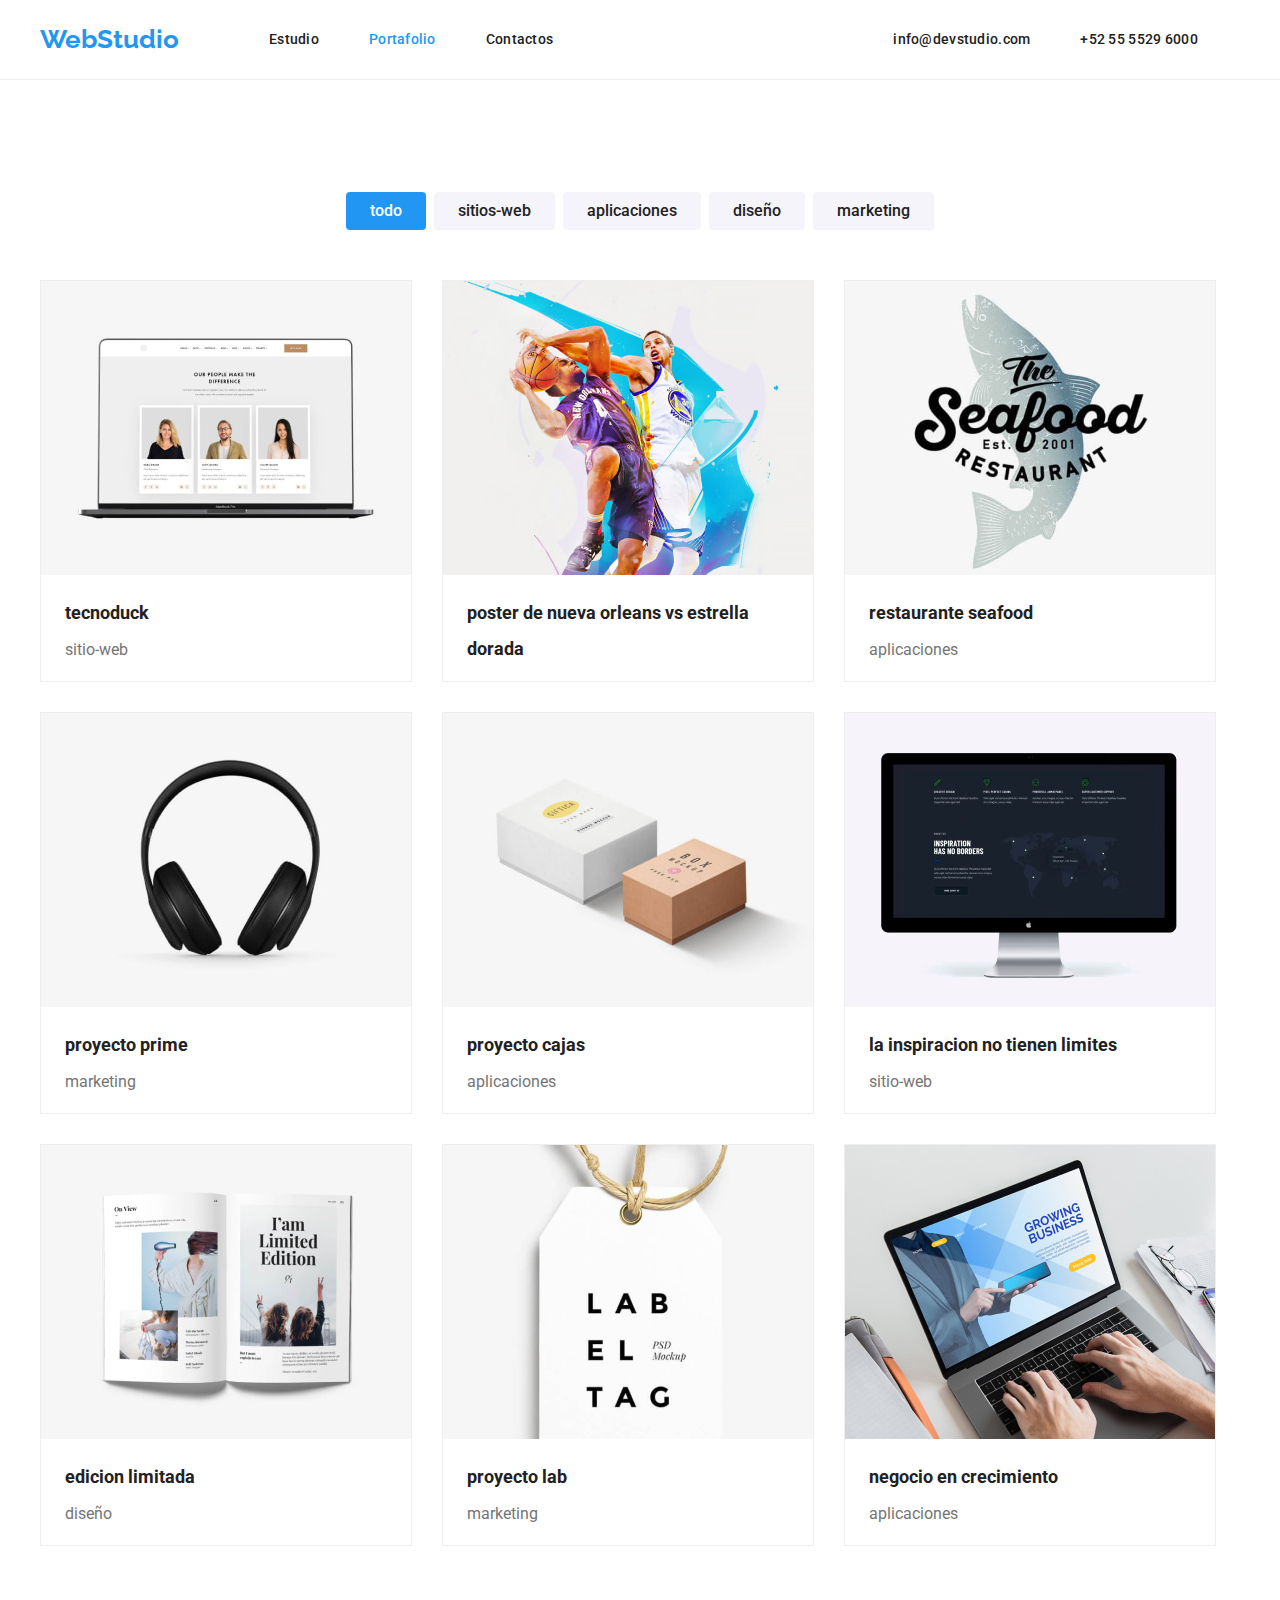
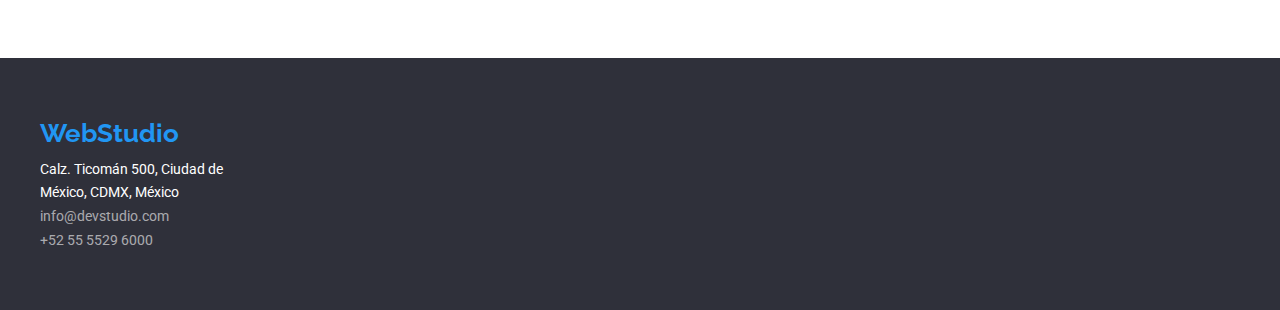
==== portfolio.html @ 9f76a549 "t4-start-line" ====
<!DOCTYPE html>
<html lang="en">
  <head>
    <meta charset="UTF-8" />
    <meta http-equiv="X-UA-Compatible" content="IE=edge" />
    <meta name="viewport" content="width=device-width, initial-scale=1.0" />
    <title>Document</title>
    <link rel="preconnect" href="https://fonts.googleapis.com" />
    <link rel="preconnect" href="https://fonts.gstatic.com" crossorigin />
    <link
      href="https://fonts.googleapis.com/css2?family=Bebas+Neue&family=Blaka&family=Montserrat:wght@400;700&family=Raleway:wght@700&family=Roboto:ital,wght@0,400;0,500;0,700;0,900;1,400;1,500;1,700&display=swap"
      rel="stylesheet"
    />
    <link
      rel="stylesheet"
      href="https://cdnjs.cloudflare.com/ajax/libs/modern-normalize/1.0.0/modern-normalize.min.css"
    />
    <link href="./css/styles.css" rel="stylesheet" />
  </head>
  <body>
    <header class="header-section container-header">
      <div class="container container-header">
        <nav class="nav-header">
          <a class="logo header-logo" href="#">WebStudio</a>
          <ul class="container-ul">
            <li>
              <a class="nav-item" href="./index.html">Estudio</a>
            </li>
            <li>
              <a class="nav-item current" href="./portfolio.html">Portafolio</a>
            </li>
            <li>
              <a class="nav-item" href="#">Contactos</a>
            </li>
          </ul>
        </nav>

        <!-- contenedor derecho -->
        <ul class="nav-info">
          <li class="phone-info">
            <a href="tel:+525555296000">+52 55 5529 6000</a>
          </li>
          <li class="email-info">
            <a href="mailto:info@devstudio.com">info@devstudio.com</a>
          </li>
        </ul>
      </div>
    </header>

    <!-- contenedor main portfolio-->
    <main>
      <!-- section images -->
      <section class="container">
        <ul class="container-buttons">
          <li>
            <button type="button" class="button-images current-button">
              todo
            </button>
          </li>
          <li>
            <button type="button" class="button-images">sitios-web</button>
          </li>
          <li>
            <button type="button" class="button-images">aplicaciones</button>
          </li>
          <li>
            <button type="button" class="button-images">diseño</button>
          </li>
          <li>
            <button type="button" class="button-images">marketing</button>
          </li>
        </ul>

        <ul class="container-cards">
          <li class="card-area">
            <img
              class="area-project-image"
              src="./images/portafolio.jpg"
              alt="work team"
              width="370"
            />
            <p class="orientation-project">tecnoduck</p>
            <p class="area">sitio-web</p>
          </li>
          <li class="card-area">
            <img
              class="area-project-image"
              src="./images/portafolio(1).jpg"
              alt="basketball match"
              width="370"
            />
            <p class="orientation-project">
              poster de nueva orleans vs estrella dorada
            </p>
          </li>
          <li class="card-area">
            <img
              class="area-project-image"
              src="./images/portafolio(2).jpg"
              alt="restaurante"
              width="370"
            />
            <p class="orientation-project">restaurante seafood</p>
            <p class="area">aplicaciones</p>
          </li>
          <li class="card-area">
            <img
              class="area-project-image"
              src="./images/portafolio(3).jpg"
              alt="headphones"
              width="370"
            />
            <p class="orientation-project">proyecto prime</p>
            <p class="area">marketing</p>
          </li>
          <li class="card-area">
            <img
              class="area-project-image"
              src="./images/portafolio(4).jpg"
              alt="boxes"
              width="370"
            />
            <p class="orientation-project">proyecto cajas</p>
            <p class="area">aplicaciones</p>
          </li>
          <li class="card-area">
            <img
              class="area-project-image"
              src="./images/portafolio(5).jpg"
              alt="computer screen"
              width="370"
            />
            <p class="orientation-project">la inspiracion no tienen limites</p>
            <p class="area">sitio-web</p>
          </li>
          <li class="card-area">
            <img
              class="area-project-image"
              src="./images/portafolio(6).jpg"
              alt="open book"
              width="370"
            />
            <p class="orientation-project">edicion limitada</p>
            <p class="area">diseño</p>
          </li>
          <li class="card-area">
            <img
              class="area-project-image"
              src="./images/portafolio(7).jpg"
              alt="label"
              width="370"
            />
            <p class="orientation-project">proyecto lab</p>
            <p class="area">marketing</p>
          </li>
          <li class="card-area">
            <img
              class="area-project-image"
              src="./images/portafolio(8).jpg"
              alt="laptop"
              width="370"
            />
            <p class="orientation-project">negocio en crecimiento</p>
            <p class="area">aplicaciones</p>
          </li>
        </ul>
      </section>
    </main>

    <!-- contenedor Footer -->
    <footer class="footer-section">
      <div class="container">
        <a
          class="logo footer-logo"
          href="#"
          target="_blank"
          rel="noreferrer noopener"
          >WebStudio</a
        >
        <address class="footer-address container-address">
          <ul>
            <li>
              <a
                href="https://goo.gl/maps/6RyMc8973b48PpKp9"
                target="blank"
                rel="noreferrer noopener"
                >Calz. Ticomán 500, Ciudad de México, CDMX, México</a
              >
            </li>
            <li class="info">
              <a href="mailto:info@devstudio.com">info@devstudio.com</a>
            </li>
            <li class="info">
              <a href="tel:+525555296000">+52 55 5529 6000</a>
            </li>
          </ul>
        </address>
      </div>
    </footer>
  </body>
</html>
---- css/styles.css ----
/* variables */

:root {
  --main-interaction-color: #2196f3;
  --main-footer-color: #2f303a;
  --white-text-color: #ffffff;
  --text-color: #757575;
  --color-black: #000000;
  --nav-item-color: #212121;
  --contenedor-team-color: #f5f4fa;
  --border-cards-color: #eeeeee;
}

/* individual elementos */

/* html {
  cursor: url(../images/Vector.png);
} */

body {
  font-family: 'Roboto', sans-serif;
  font-size: 14px;
  line-height: 1;
  font-weight: 400;
  background-color: var(--white-text-color);
  margin: 0 auto;
}

a {
  color: currentColor;
  text-decoration: none;
}

/* pseudo clases */ /* pseudo clases */ /* pseudo clases */

[class='header-section'] a:hover,
[class='footer-section'] a:hover {
  cursor: pointer;
}

[class='nav-info'] a:hover {
  cursor: pointer;
  color: var(--main-interaction-color);
}

[class='header-section'] a:active,
.nav-info > li:active,
.container-ul a:active {
  color: var(--main-interaction-color);
}

.button-images:hover,
.button-service:hover {
  background-color: var(--main-interaction-color);
  color: var(--white-text-color);
  box-shadow: 0px 3px 1px rgba(0, 0, 0, 0.1), 0px 1px 2px rgba(0, 0, 0, 0.08),
    0px 2px 2px rgba(0, 0, 0, 0.12);
  cursor: pointer;
}

/* clases */ /* clases */ /* clases */ /* clases */

ul {
  list-style-type: none;
  padding: 0;
  margin: 0;
}

.container {
  width: 1200px;
  margin: 0 auto;
}

/* contenedor header */

.header-section {
  border-bottom: 1px solid var(--border-cards-color);
}

.container-header {
  display: flex;
  align-items: center;
  height: 80px;
  gap: 340px;
}

.nav-header {
  display: flex;
  gap: 90px;
  align-items: center;
}

.container-ul {
  display: flex;
  gap: 50px;
}

.logo {
  font-family: 'Raleway';
  font-weight: 700;
  font-size: 26px;
  line-height: 1.19;
  color: var(--main-interaction-color);
}

.header-logo {
}

.nav-item {
  font-family: 'Roboto';
  font-weight: 500;
  font-size: 14px;
  line-height: 1.14;
  color: var(--nav-item-color);
  display: flex;
  letter-spacing: 0.02em;
}

.nav-info {
  font-family: 'Roboto';
  font-weight: 500;
  font-size: 14px;
  line-height: 1.14;
  color: var(--nav-item-color);
  letter-spacing: 0.02em;
  display: flex;
  flex-direction: row-reverse;
  gap: 50px;
}

.current {
  color: var(--main-interaction-color);
}

/* contenedor main */

.h1-section {
  background-color: var(--main-footer-color);
  height: 600px;
  display: flex;
  flex-direction: column;
  justify-content: center;
  align-items: center;
}

.h1 {
  font-family: 'Roboto';
  font-weight: 900;
  font-size: 44px;
  line-height: 1.36;
  width: 696px;
  height: 120px;
  color: var(--white-text-color);
  text-align: center;
  letter-spacing: 0.06em;
  text-transform: uppercase;
}

.button-service {
  font-family: 'Roboto';
  font-weight: 700;
  font-size: 16px;
  line-height: 1.87;
  width: 261px;
  height: 50px;
  border: 0;
  background-color: var(--main-interaction-color);
  box-shadow: 0px 4px 4px rgba(0, 0, 0, 0.15);
  border-radius: 4px;
}

.service-text-button {
  color: var(--white-text-color);
  letter-spacing: 0.06em;
}

/* contenedor main portfolio ---------------------------*/

.button-images {
  font-family: 'Roboto';
  font-weight: 500;
  font-size: 16px;
  line-height: 1.6;
  background-color: var(--contenedor-team-color);
  color: var(--nav-item-color);
  flex-basis: calc((100% - 32px) / 5);
  border: 0;
  border-radius: 4px;
  /* margin: 0 4px; */
  padding: 6px 24px;
}

.current-button {
  color: var(--white-text-color);
  background-color: var(--main-interaction-color);
}

.container-buttons {
  display: flex;
  flex-direction: row;
  justify-content: center;
  margin-top: 112px;
  gap: 8px;
}

/* contenedor main portfolio imagenes */

.container-cards {
  display: flex;
  flex-direction: row;
  flex-wrap: wrap;
  /* justify-content: space-between; */
  margin-top: 50px;
  padding-bottom: 82px;
  column-gap: 30px;
}

.card-area {
  margin-bottom: 30px;
  border: 1px solid var(--border-cards-color);
  /* flex-basis: calc((100% - 180px) / 9); */
  flex-basis: calc((100% - 240px) / 9);
}

.card-area:hover {
  border: 1px solid var(--border-cards-color);
  box-shadow: 0px 1px 1px rgba(0, 0, 0, 0.12), 0px 4px 4px rgba(0, 0, 0, 0.06),
    1px 4px 6px rgba(0, 0, 0, 0.16);
  cursor: pointer;
}

.orientation-project {
  font-family: 'Roboto';
  font-weight: 700;
  font-size: 18px;
  line-height: 2;
  color: var(--nav-item-color);
  width: 322px;
  height: 36px;
  padding-left: 24px;
  margin-bottom: 4px;
}

.area {
  font-family: 'Roboto';
  font-style: normal;
  font-weight: 400;
  font-size: 16px;
  line-height: 1.87;
  color: var(--text-color);
  width: 322px;
  height: 30px;
  padding-left: 24px;
  margin-top: 4px;
}

/* contenedor servicios */

.services-section {
  display: flex;
  flex-direction: column;
  justify-content: center;
  margin-top: 95px;
  margin-bottom: 94px;
}

.container-services {
  display: flex;
  gap: 30px;
}

.container-service-item {
  display: inline-block;
  flex-basis: calc((100% - 90px) / 4);
}

.service {
  font-family: 'Roboto';
  font-weight: 700;
  font-size: 14px;
  line-height: 1.14;
  color: var(--nav-item-color);
  letter-spacing: 0.03em;
  text-transform: uppercase;
  margin-bottom: 10px;
}

.service-text {
  font-family: 'Roboto';
  font-weight: 400;
  font-size: 14px;
  line-height: 1.7;
  color: var(--text-color);
  letter-spacing: 0.03em;
  margin-top: 10px;
}

/* contenedor vision de la empresa */

.vision-section {
  display: flex;
  flex-direction: column;
  justify-content: center;
  margin-top: 94px;
  margin-bottom: 94px;
}

.vision-introduction {
  font-family: 'Roboto';
  font-weight: 700;
  font-size: 36px;
  line-height: 1.16;
  color: var(--nav-item-color);
  text-align: center;
  margin-bottom: 55.05px;
}

.flex-products-images {
  display: flex;
  justify-content: space-between;
}

/* contenedor team */

.container-team {
  display: flex;
  flex-direction: column;
  align-items: center;
  height: 648px;
}

.container-ul-team {
  display: flex;
  flex-direction: row;
  gap: 37px;
}

.team {
  background-color: var(--contenedor-team-color);
}

.our-team {
  font-family: 'Roboto';
  font-weight: 700;
  font-size: 36px;
  line-height: 1.16;
  color: var(--nav-item-color);
  height: 42px;
  padding-top: 94px;
  padding-bottom: 50px;
}

.member {
  font-family: 'Roboto';
  font-weight: 500;
  font-size: 16px;
  line-height: 1.18;
  color: var(--nav-item-color);
  text-align: center;
  letter-spacing: 0.03em;
  padding-top: 15px;
  margin-bottom: 10px;
}

.profession {
  font-family: 'Roboto';
  font-weight: 400;
  font-size: 16px;
  line-height: 1.18;
  color: var(--text-color);
  text-align: center;
  letter-spacing: 0.03em;
  margin-top: 10px;
}

.worker-card {
  background-color: var(--white-text-color);
  width: 270px;
  height: 368px;
  box-shadow: 0px 1px 3px rgba(0, 0, 0, 0.12), 0px 1px 1px rgba(0, 0, 0, 0.14),
    0px 2px 1px rgba(0, 0, 0, 0.2);
  border-radius: 0px 0px 4px 4px;
}

/* contenedor footer */

.footer-section {
  display: flex;
  flex-direction: column;
  justify-content: center;
  background-color: var(--main-footer-color);
  height: 252px;
}

.footer-logo {
  margin-bottom: 9px;
}

.container-address {
  height: 92px;
  margin-top: 9px;
  width: 231px;
}

.footer-address {
  font-style: normal;
  font-weight: 400;
  font-size: 14px;
  line-height: 1.7;
  color: var(--white-text-color);
}

.info {
  color: rgba(255, 255, 255, 0.6);
}
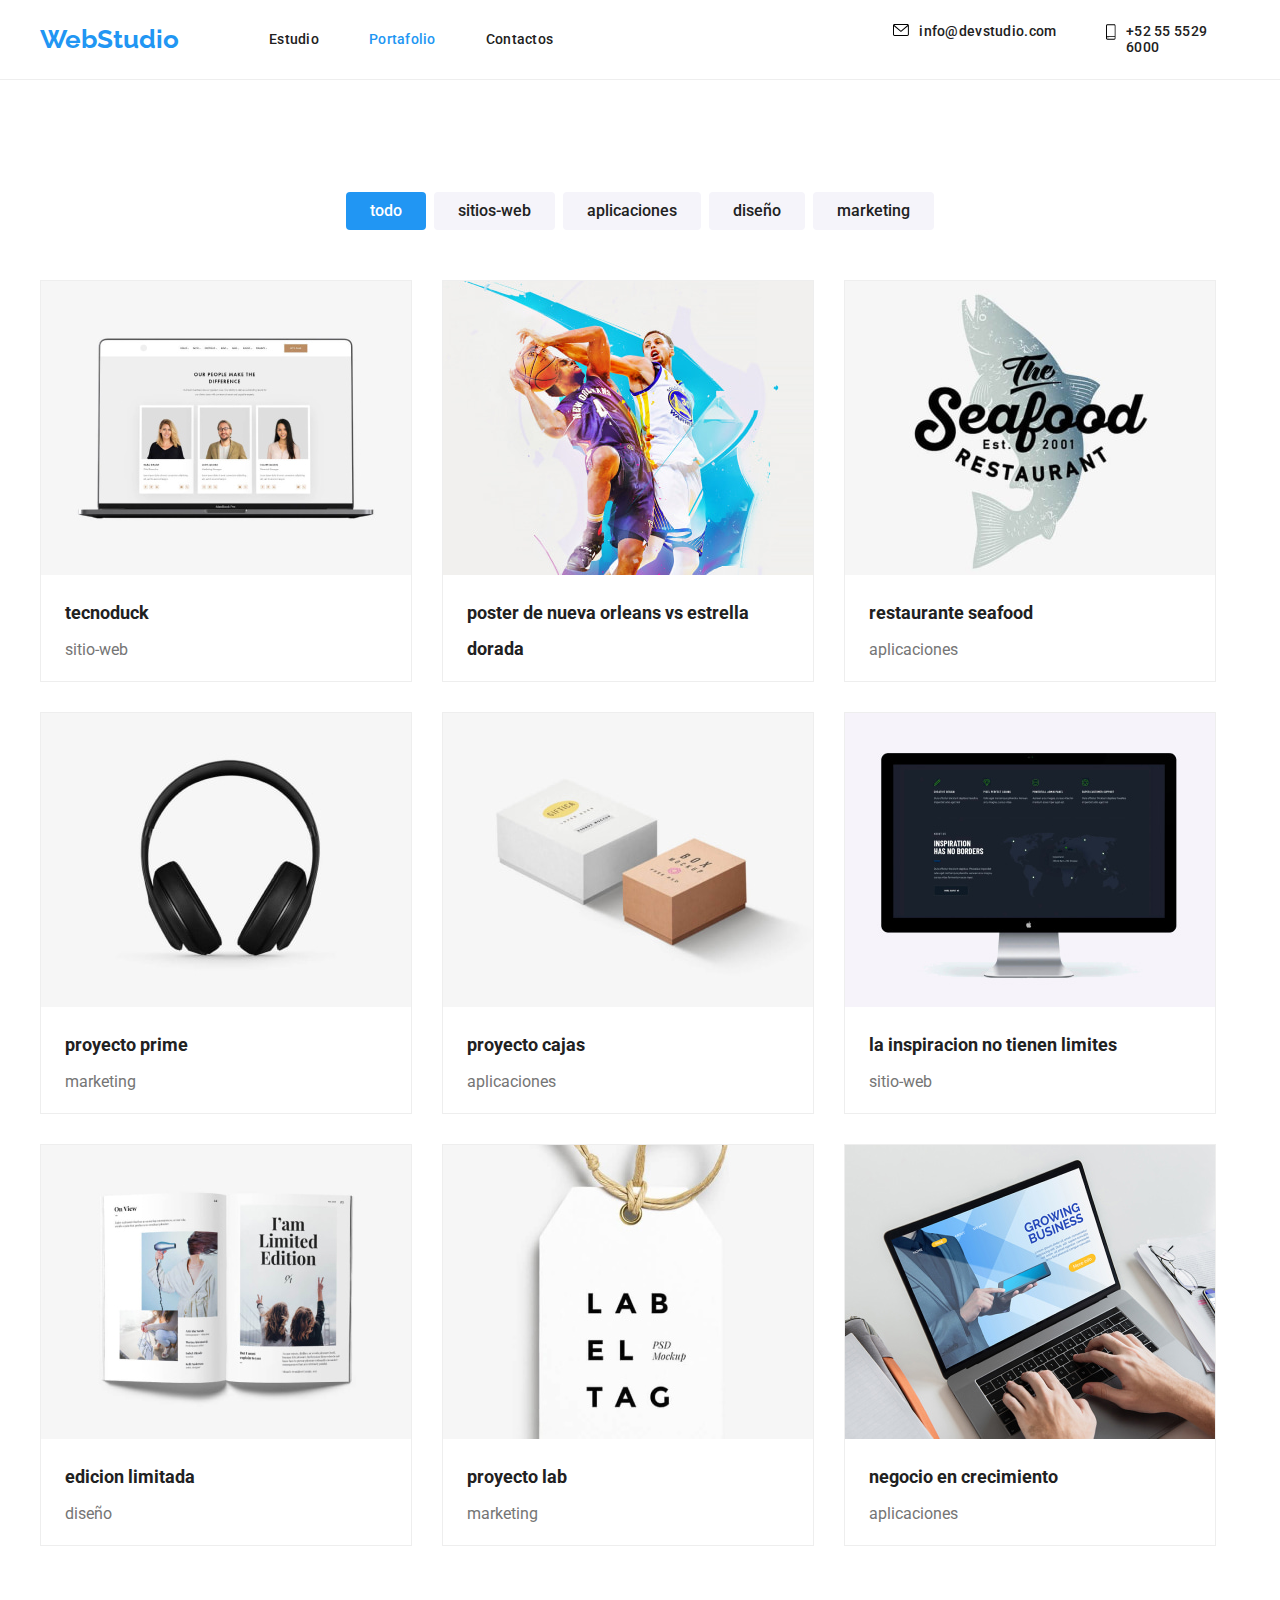
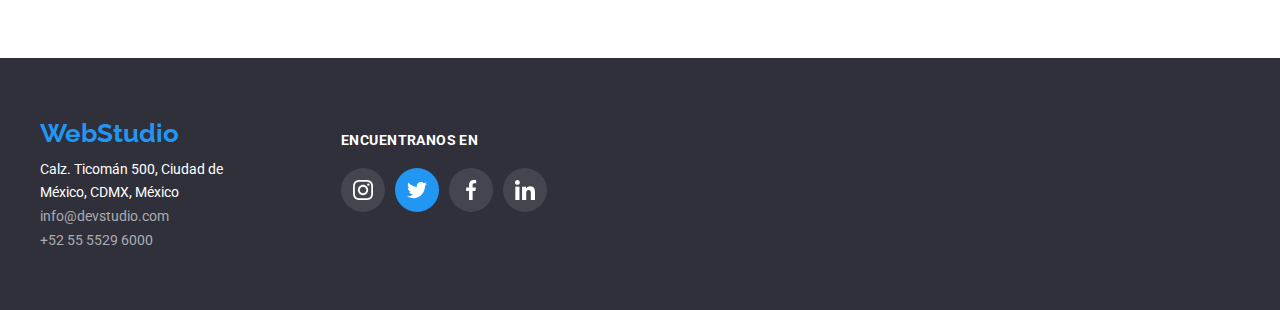
==== commit fb3bd0e2: "t4-first-send" ====
--- a/portfolio.html
+++ b/portfolio.html
@@ -38,9 +38,15 @@
         <!-- contenedor derecho -->
         <ul class="nav-info">
           <li class="phone-info">
+            <svg class="icon-n" width="10" height="16">
+              <use href="./images/icons.svg#icon-n-phone"></use>
+            </svg>
             <a href="tel:+525555296000">+52 55 5529 6000</a>
           </li>
           <li class="email-info">
+            <svg class="icon-n" width="16" height="12">
+              <use href="./images/icons.svg#icon-n-mail"></use>
+            </svg>
             <a href="mailto:info@devstudio.com">info@devstudio.com</a>
           </li>
         </ul>
@@ -169,32 +175,83 @@
 
     <!-- contenedor Footer -->
     <footer class="footer-section">
-      <div class="container">
-        <a
-          class="logo footer-logo"
-          href="#"
-          target="_blank"
-          rel="noreferrer noopener"
-          >WebStudio</a
-        >
-        <address class="footer-address container-address">
-          <ul>
-            <li>
-              <a
-                href="https://goo.gl/maps/6RyMc8973b48PpKp9"
-                target="blank"
-                rel="noreferrer noopener"
-                >Calz. Ticomán 500, Ciudad de México, CDMX, México</a
-              >
-            </li>
-            <li class="info">
-              <a href="mailto:info@devstudio.com">info@devstudio.com</a>
-            </li>
-            <li class="info">
-              <a href="tel:+525555296000">+52 55 5529 6000</a>
-            </li>
+      <div class="container footer-container">
+        <div>
+          <a
+            class="logo footer-logo"
+            href="#"
+            target="_blank"
+            rel="noreferrer noopener"
+            >WebStudio</a
+          >
+          <address class="footer-address container-address">
+            <ul>
+              <li>
+                <a
+                  href="https://goo.gl/maps/6RyMc8973b48PpKp9"
+                  target="blank"
+                  rel="noreferrer noopener"
+                  >Calz. Ticomán 500, Ciudad de México, CDMX, México</a
+                >
+              </li>
+              <li class="info">
+                <a href="mailto:info@devstudio.com">info@devstudio.com</a>
+              </li>
+              <li class="info">
+                <a href="tel:+525555296000">+52 55 5529 6000</a>
+              </li>
+            </ul>
+          </address>
+        </div>
+        <div class="f-icons">
+          <p>encuentranos en</p>
+          <ul class="footer-icons">
+            <a
+              href="https://www.instagram.com/?hl=en"
+              target="_blank"
+              rel="noreferrer noopener"
+            >
+              <li class="icon-footer">
+                <svg class="icon-f" width="20" heght="20">
+                  <use href="./images/icons.svg#icon-social-instagram"></use>
+                </svg>
+              </li>
+            </a>
+            <a
+              href="https://twitter.com/"
+              target="_blank"
+              rel="noreferrer noopener"
+            >
+              <li class="icon-footer current-fondo">
+                <svg class="icon-f" width="20" heght="20">
+                  <use href="./images/icons.svg#icon-social-twitter"></use>
+                </svg>
+              </li>
+            </a>
+            <a
+              href="https://es-la.facebook.com/"
+              target="_blank"
+              rel="noreferrer noopener"
+            >
+              <li class="icon-footer">
+                <svg class="icon-f" width="20" heght="20">
+                  <use href="./images/icons.svg#icon-social-facebook"></use>
+                </svg>
+              </li>
+            </a>
+            <a
+              href="https://www.linkedin.com/"
+              target="_blank"
+              rel="noreferrer noopener"
+            >
+              <li class="icon-footer">
+                <svg class="icon-f" width="20" heght="20">
+                  <use href="./images/icons.svg#icon-social-linkedin"></use>
+                </svg>
+              </li>
+            </a>
           </ul>
-        </address>
+        </div>
       </div>
     </footer>
   </body>
--- a/css/styles.css
+++ b/css/styles.css
@@ -1,4 +1,5 @@
 /* variables */
+/* mejorar orden y funcionalidad del archivo css */
 
 :root {
   --main-interaction-color: #2196f3;
@@ -9,6 +10,10 @@
   --nav-item-color: #212121;
   --contenedor-team-color: #f5f4fa;
   --border-cards-color: #eeeeee;
+  --border-icons-color: #afb1b8;
+  --f-circle-social-color: #ffffff1a;
+  --h1-image-color: #2f303a66;
+  --text-relative-color: #2f303acc;
 }
 
 /* individual elementos */
@@ -38,9 +43,11 @@
   cursor: pointer;
 }
 
-[class='nav-info'] a:hover {
+[class='nav-info'] *:hover {
+  /* [class='nav-info'] svg:hover { */
   cursor: pointer;
   color: var(--main-interaction-color);
+  fill: var(--main-interaction-color);
 }
 
 [class='header-section'] a:active,
@@ -95,6 +102,16 @@
   gap: 50px;
 }
 
+.phone-info {
+  display: flex;
+  gap: 10px;
+}
+
+.email-info {
+  display: flex;
+  gap: 10px;
+}
+
 .logo {
   font-family: 'Raleway';
   font-weight: 700;
@@ -128,10 +145,6 @@
   gap: 50px;
 }
 
-.current {
-  color: var(--main-interaction-color);
-}
-
 /* contenedor main */
 
 .h1-section {
@@ -141,6 +154,8 @@
   flex-direction: column;
   justify-content: center;
   align-items: center;
+  background-image: url('../images/Imagen.jpg');
+  fill: var(--h1-image-color);
 }
 
 .h1 {
@@ -295,6 +310,20 @@
   margin-top: 10px;
 }
 
+/* service section icons */
+.service-icons {
+  display: flex;
+  justify-content: center;
+  align-items: center;
+  height: 120px;
+  width: 270px;
+  border-radius: 4px;
+  background-color: var(--contenedor-team-color);
+}
+
+.icon-service {
+}
+
 /* contenedor vision de la empresa */
 
 .vision-section {
@@ -320,6 +349,18 @@
   justify-content: space-between;
 }
 
+.text-relative {
+  text-align: center;
+  padding-top: 27px;
+  text-transform: uppercase;
+  color: var(--white-text-color);
+  /* margin: 27px auto; */
+  position: relative;
+  height: 70px;
+  top: -85px;
+  background-color: var(--text-relative-color);
+}
+
 /* contenedor team */
 
 .container-team {
@@ -337,6 +378,7 @@
 
 .team {
   background-color: var(--contenedor-team-color);
+  padding-bottom: 94px;
 }
 
 .our-team {
@@ -376,12 +418,43 @@
 .worker-card {
   background-color: var(--white-text-color);
   width: 270px;
-  height: 368px;
+  /* height: 368px; */
+
   box-shadow: 0px 1px 3px rgba(0, 0, 0, 0.12), 0px 1px 1px rgba(0, 0, 0, 0.14),
     0px 2px 1px rgba(0, 0, 0, 0.2);
   border-radius: 0px 0px 4px 4px;
 }
 
+.team-icons {
+  display: flex;
+  justify-content: center;
+  gap: 10px;
+  /* height: 44px; */
+  /* width: 206px; */
+  border-radius: 0px;
+}
+
+.icon-team {
+  display: flex;
+  justify-content: center;
+  margin-bottom: 30px;
+  border-radius: 50%;
+  width: 44px;
+  height: 44px;
+}
+
+.icon-t {
+  fill: var(--border-icons-color);
+}
+
+.icon-team:hover {
+  background-color: var(--main-interaction-color);
+}
+
+.icon-t:hover {
+  fill: var(--white-text-color);
+}
+
 /* contenedor footer */
 
 .footer-section {
@@ -390,6 +463,12 @@
   justify-content: center;
   background-color: var(--main-footer-color);
   height: 252px;
+}
+
+.footer-container {
+  display: flex;
+  flex-wrap: wrap;
+  gap: 70px;
 }
 
 .footer-logo {
@@ -413,3 +492,119 @@
 .info {
   color: rgba(255, 255, 255, 0.6);
 }
+
+.f-icons > p {
+  margin-bottom: 20px;
+  font-size: 14px;
+  font-weight: 700;
+  line-height: 16px;
+  letter-spacing: 0.03em;
+  text-transform: uppercase;
+  color: var(--white-text-color);
+}
+
+/* footer icons section */
+
+.footer-icons {
+  display: flex;
+  justify-content: center;
+  gap: 10px;
+  /* height: 44px; */
+  /* width: 206px; */
+  border-radius: 0px;
+}
+
+.icon-footer {
+  display: flex;
+  justify-content: center;
+  background-color: var(--f-circle-social-color);
+  margin-bottom: 30px;
+  border-radius: 50%;
+  width: 44px;
+  height: 44px;
+}
+
+.icon-f {
+  fill: var(--white-text-color);
+}
+
+.icon-footer:hover {
+  background-color: var(--main-interaction-color);
+}
+
+.icon-f:hover {
+  fill: var(--white-text-color);
+}
+
+/* costumers section icons */
+
+.container-costumers {
+  display: flex;
+  flex-direction: column;
+  justify-content: center;
+  align-items: center;
+  /* height: 372px; */
+}
+
+.container-costumers > h2 {
+  text-align: center;
+  margin: 0;
+  padding-top: 59px;
+  font-size: 36px;
+  font-weight: 700;
+  line-height: 42px;
+  letter-spacing: 0.03em;
+}
+
+.costumer-icons {
+  display: flex;
+  justify-content: center;
+  align-items: center;
+  margin-top: 44px;
+  margin-bottom: 150px;
+
+  /* height: 372px; */
+  gap: 30px;
+}
+
+.icon-costumer {
+  fill: var(--border-icons-color);
+}
+
+.costum-icon-contain {
+  display: flex;
+  justify-content: center;
+  align-items: center;
+  height: 81px;
+  width: 170px;
+  border-radius: 4px;
+  border: 1px solid var(--border-icons-color);
+}
+
+.costum-icon-contain:hover {
+  border: 1px solid var(--main-interaction-color);
+}
+
+.icon-costumer:hover {
+  fill: var(--main-interaction-color);
+}
+
+.current {
+  color: var(--main-interaction-color);
+}
+
+.current-fondo {
+  background-color: var(--main-interaction-color);
+}
+
+.current-borde {
+  border: 1px solid var(--main-interaction-color);
+}
+
+.current-fill {
+  fill: var(--main-interaction-color);
+}
+
+.current-fill-2 {
+  fill: var(--white-text-color);
+}
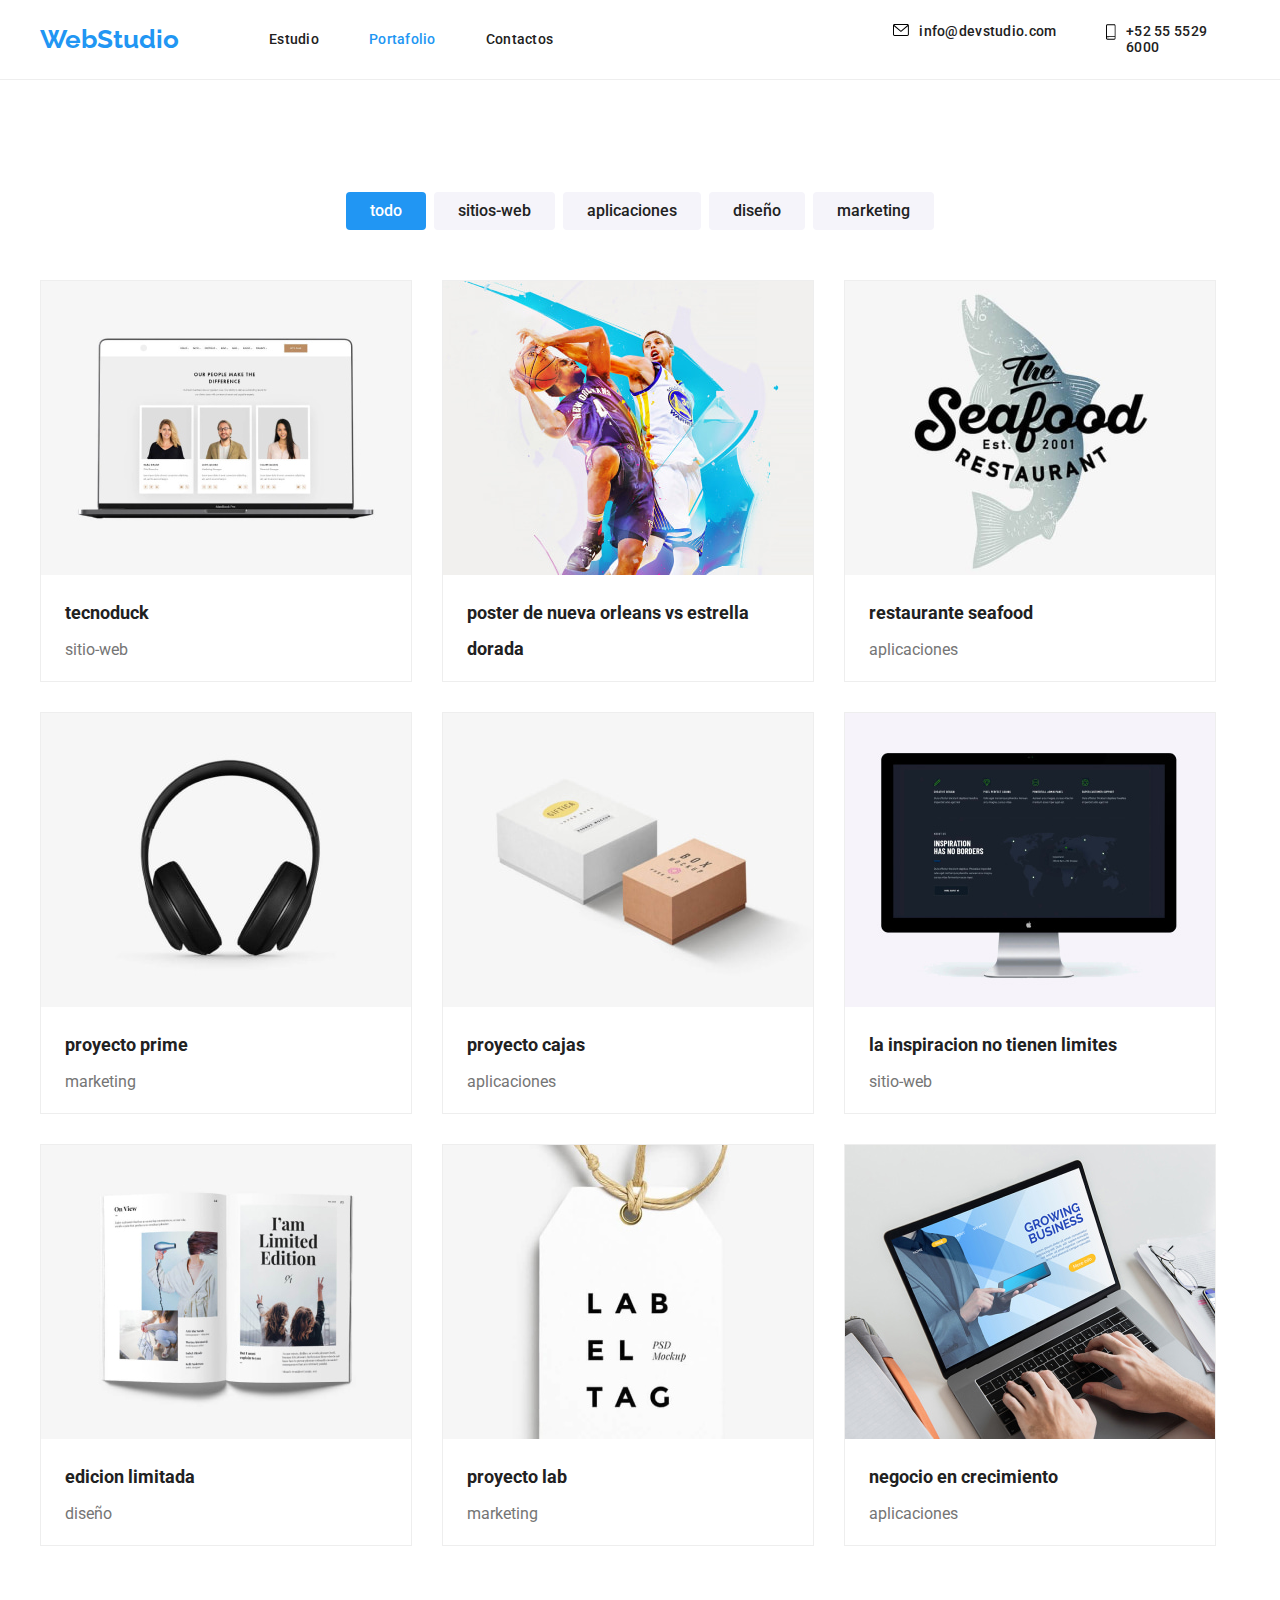
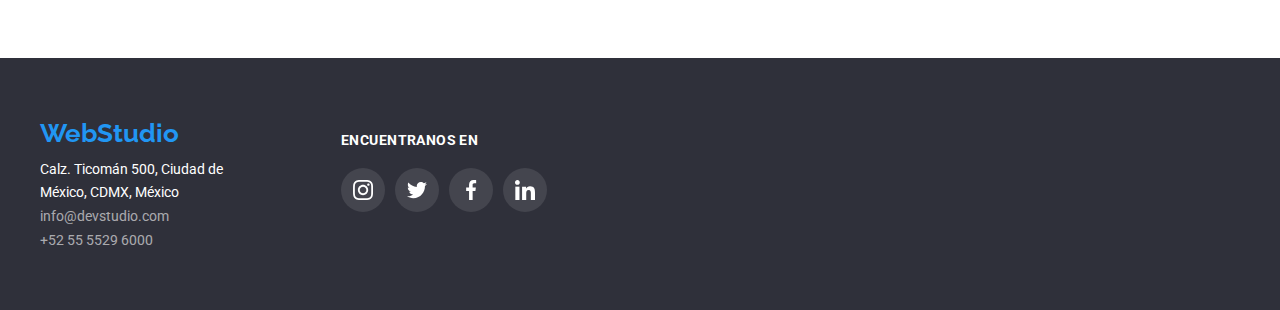
==== commit 7caf4019: "t4-correction" ====
--- a/portfolio.html
+++ b/portfolio.html
@@ -206,50 +206,54 @@
         <div class="f-icons">
           <p>encuentranos en</p>
           <ul class="footer-icons">
-            <a
-              href="https://www.instagram.com/?hl=en"
-              target="_blank"
-              rel="noreferrer noopener"
-            >
-              <li class="icon-footer">
-                <svg class="icon-f" width="20" heght="20">
+            <li>
+              <a
+                class="icon-footer"
+                href="https://www.instagram.com/?hl=en"
+                target="_blank"
+                rel="noreferrer noopener"
+              >
+                <svg class="icon-f" width="20">
                   <use href="./images/icons.svg#icon-social-instagram"></use>
                 </svg>
-              </li>
-            </a>
-            <a
-              href="https://twitter.com/"
-              target="_blank"
-              rel="noreferrer noopener"
-            >
-              <li class="icon-footer current-fondo">
-                <svg class="icon-f" width="20" heght="20">
+              </a>
+            </li>
+            <li>
+              <a
+                class="icon-footer"
+                href="https://twitter.com/"
+                target="_blank"
+                rel="noreferrer noopener"
+              >
+                <svg class="icon-f" width="20">
                   <use href="./images/icons.svg#icon-social-twitter"></use>
                 </svg>
-              </li>
-            </a>
-            <a
-              href="https://es-la.facebook.com/"
-              target="_blank"
-              rel="noreferrer noopener"
-            >
-              <li class="icon-footer">
-                <svg class="icon-f" width="20" heght="20">
+              </a>
+            </li>
+            <li>
+              <a
+                class="icon-footer"
+                href="https://es-la.facebook.com/"
+                target="_blank"
+                rel="noreferrer noopener"
+              >
+                <svg class="icon-f" width="20">
                   <use href="./images/icons.svg#icon-social-facebook"></use>
                 </svg>
-              </li>
-            </a>
-            <a
-              href="https://www.linkedin.com/"
-              target="_blank"
-              rel="noreferrer noopener"
-            >
-              <li class="icon-footer">
-                <svg class="icon-f" width="20" heght="20">
+              </a>
+            </li>
+            <li>
+              <a
+                class="icon-footer"
+                href="https://www.linkedin.com/"
+                target="_blank"
+                rel="noreferrer noopener"
+              >
+                <svg class="icon-f" width="20">
                   <use href="./images/icons.svg#icon-social-linkedin"></use>
                 </svg>
-              </li>
-            </a>
+              </a>
+            </li>
           </ul>
         </div>
       </div>
--- a/css/styles.css
+++ b/css/styles.css
@@ -73,6 +73,10 @@
   margin: 0;
 }
 
+.svg {
+  fill: currentColor;
+}
+
 .container {
   width: 1200px;
   margin: 0 auto;
@@ -154,8 +158,8 @@
   flex-direction: column;
   justify-content: center;
   align-items: center;
-  background-image: url('../images/Imagen.jpg');
-  fill: var(--h1-image-color);
+  background-image: linear-gradient(to bottom, #2f303a66, #2f303a66),
+    url('../images/Imagen.jpg');
 }
 
 .h1 {
@@ -441,17 +445,11 @@
   border-radius: 50%;
   width: 44px;
   height: 44px;
-}
-
-.icon-t {
   fill: var(--border-icons-color);
 }
 
 .icon-team:hover {
   background-color: var(--main-interaction-color);
-}
-
-.icon-t:hover {
   fill: var(--white-text-color);
 }
 
@@ -522,18 +520,11 @@
   border-radius: 50%;
   width: 44px;
   height: 44px;
-}
-
-.icon-f {
   fill: var(--white-text-color);
 }
 
 .icon-footer:hover {
   background-color: var(--main-interaction-color);
-}
-
-.icon-f:hover {
-  fill: var(--white-text-color);
 }
 
 /* costumers section icons */
@@ -592,19 +583,3 @@
 .current {
   color: var(--main-interaction-color);
 }
-
-.current-fondo {
-  background-color: var(--main-interaction-color);
-}
-
-.current-borde {
-  border: 1px solid var(--main-interaction-color);
-}
-
-.current-fill {
-  fill: var(--main-interaction-color);
-}
-
-.current-fill-2 {
-  fill: var(--white-text-color);
-}
